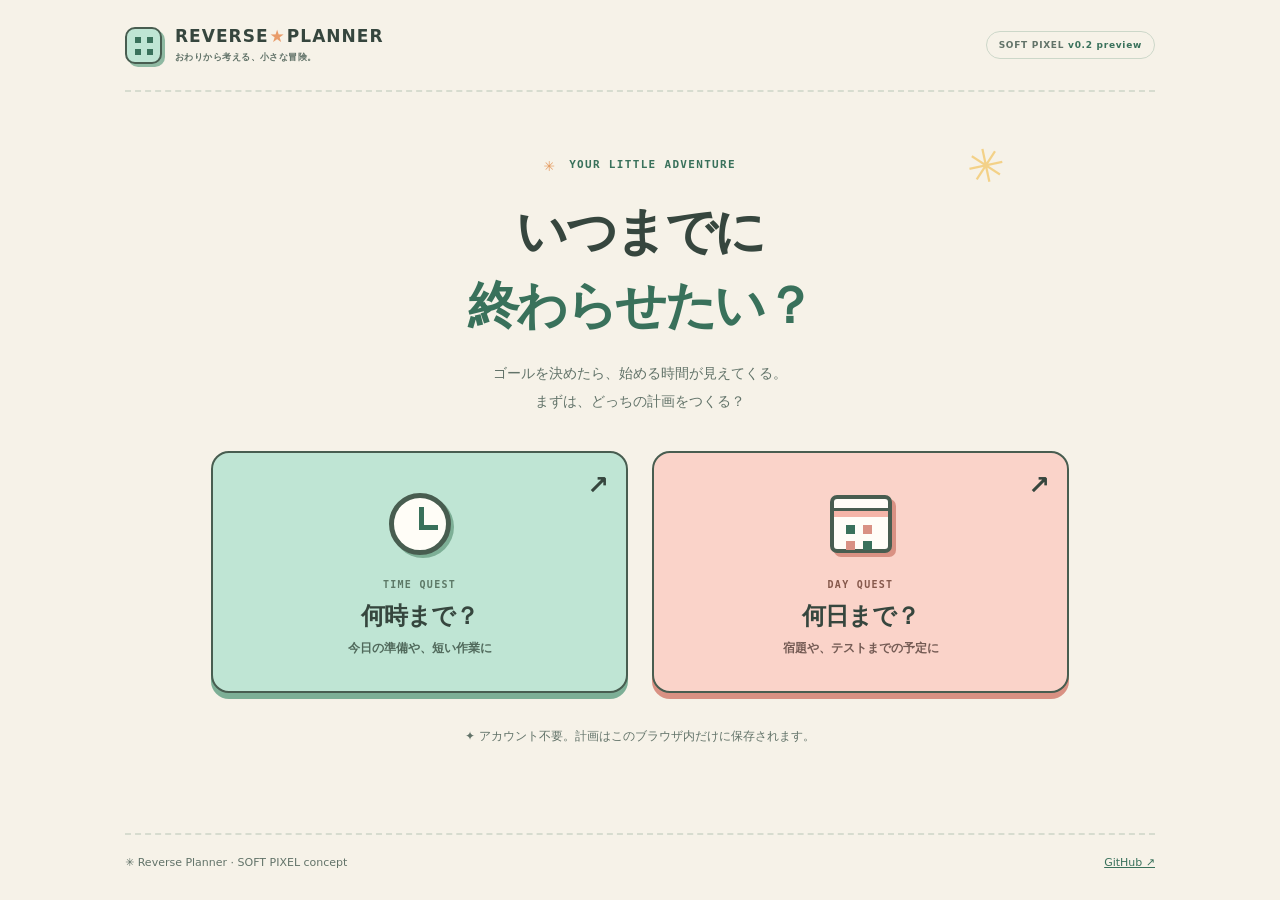
==== index.html @ e088b4e1 "Merge a69e79c35357f59dab1dd4258600faab97fb5a4b into 0e6ef171a0c601893a909d7967accfaf0c475b24" ====
<!doctype html>
<html lang="ja">
<head>
  <meta charset="utf-8">
  <meta name="viewport" content="width=device-width, initial-scale=1, viewport-fit=cover">
  <meta name="theme-color" content="#f6f2e8">
  <meta name="description" content="終わる時間から、今日のはじめ方を見つける。やさしい8bit風の逆算プランナー。">
  <title>Reverse Planner | はじめの一歩を、見つけよう</title>
  <link rel="stylesheet" href="./assets/app.css">
  <script type="module" src="./assets/app.js"></script>
</head>
<body>
  <a class="skip-link" href="#screen-title">メイン画面へ</a>
  <div class="app-shell">
    <header class="site-header">
      <a class="brand" href="#home" aria-label="Reverse Planner ホームへ">
        <span class="brand-pixel" aria-hidden="true"><i></i><i></i><i></i><i></i></span>
        <span class="brand-text">REVERSE<span>★</span>PLANNER<small>おわりから考える、小さな冒険。</small></span>
      </a>
      <span class="version-pill">SOFT PIXEL <b>v0.2 preview</b></span>
    </header>

    <main id="main" class="main">
      <div id="storage-warning" class="alert" role="alert" hidden>
        <strong>以前の保存データを読み込めませんでした。</strong>
        <p>上書きを防ぐため、編集内容は保存しません。まず元データをバックアップしてから、必要に応じて新規に作成してください。</p>
        <div class="inline-actions">
          <button type="button" class="button button-quiet" id="backup-raw">元データを保存</button>
          <button type="button" class="button button-quiet" id="reset-corrupt">確認して初期化</button>
        </div>
      </div>

      <nav class="step-bar" aria-label="進み具合" id="step-bar" hidden>
        <span id="step-label">STEP 1 / 3</span>
        <div class="step-dots" aria-hidden="true"><i></i><i></i><i></i></div>
        <button type="button" class="back-link" id="back-button">← もどる</button>
      </nav>

      <section id="screen-home" class="screen" aria-labelledby="home-title">
        <div class="home-hero">
          <span class="eyebrow"><span class="spark">✳</span> YOUR LITTLE ADVENTURE</span>
          <span class="pixel-sun" aria-hidden="true">✳</span>
          <h1 id="home-title" tabindex="-1">いつまでに<br><span>終わらせたい？</span></h1>
          <p class="intro">ゴールを決めたら、始める時間が見えてくる。<br>まずは、どっちの計画をつくる？</p>
        </div>
        <div class="choice-grid" role="group" aria-label="計画の種類">
          <button type="button" class="choice-card mint pixel-press" data-choose-scale="clock">
            <span class="choice-art" aria-hidden="true"><span class="pixel-clock"><i></i></span></span>
            <span class="choice-copy"><small>TIME QUEST</small><strong>何時まで？</strong><span>今日の準備や、短い作業に</span></span>
            <span class="choice-arrow" aria-hidden="true">↗</span>
          </button>
          <button type="button" class="choice-card peach pixel-press" data-choose-scale="days">
            <span class="choice-art" aria-hidden="true"><span class="pixel-calendar"><i></i></span></span>
            <span class="choice-copy"><small>DAY QUEST</small><strong>何日まで？</strong><span>宿題や、テストまでの予定に</span></span>
            <span class="choice-arrow" aria-hidden="true">↗</span>
          </button>
        </div>
        <div id="resume-card" class="resume-card" hidden>
          <div><span class="mini-label">CONTINUE</span><strong>前の計画のつづき</strong><small id="resume-description">保存した予定から再開できます。</small></div>
          <button type="button" class="button button-secondary" id="resume-button">つづきから →</button>
        </div>
        <div id="saved-plans" class="saved-plans" hidden aria-label="保存した計画の一覧"></div>
        <p class="privacy-note">✦ アカウント不要。計画はこのブラウザ内だけに保存されます。</p>
      </section>

      <section id="screen-setup" class="screen" aria-labelledby="setup-title" hidden>
        <div class="screen-header">
          <span class="eyebrow">01 / BUILD YOUR QUEST</span>
          <h1 id="setup-title" tabindex="-1">やることを<br><span>ならべてみよう。</span></h1>
          <p>時間の見積もりは、おおよそで大丈夫。あとから直せます。</p>
        </div>
        <div class="panel setup-panel">
          <div class="section-top"><span class="section-marker">1</span><h2 id="goal-heading">ゴールを決めよう</h2></div>
          <div id="clock-fields">
            <label for="clock-deadline" class="field-label">いつまでに終わらせる？</label>
            <input id="clock-deadline" type="datetime-local" class="field-control">
          </div>
          <div id="days-fields" hidden>
            <label for="days-deadline" class="field-label">何日までに終わらせる？</label>
            <input id="days-deadline" type="date" class="field-control">
          </div>
        </div>
        <div class="panel setup-panel">
          <div class="section-top"><span class="section-marker">2</span><h2>やることを登録</h2><span class="counter" id="task-count">0こ</span></div>
          <div class="preset-area">
            <p class="mini-label">まずはサンプルからでもOK</p>
            <div class="preset-list" id="preset-list"></div>
          </div>
          <ul class="task-list" id="task-list" aria-label="やること一覧"></ul>
          <form id="add-task-form" class="add-task">
            <div class="add-fields">
              <label class="field-label" for="new-task-name">やること</label>
              <input id="new-task-name" type="text" class="field-control" placeholder="例：数学のワーク" maxlength="80" required>
            </div>
            <div class="add-fields minutes-field">
              <label class="field-label" for="new-task-minutes">時間（分）</label>
              <input id="new-task-minutes" type="number" class="field-control" min="1" max="1440" inputmode="numeric" value="15" required>
            </div>
            <button type="submit" class="button button-primary pixel-press add-submit">＋ 追加</button>
          </form>
          <div class="duration-chips" role="group" aria-label="追加するタスクの所要時間">
            <span class="chip-caption">かんたん入力</span>
            <button type="button" data-minutes="5">5分</button><button type="button" data-minutes="10">10分</button><button type="button" data-minutes="15">15分</button><button type="button" data-minutes="30">30分</button><button type="button" data-minutes="60">60分</button>
          </div>
        </div>
        <details class="panel detail-panel" id="advanced-settings">
          <summary><span aria-hidden="true">⚙</span> くわしく設定 <span class="accordion-arrow" aria-hidden="true">⌄</span></summary>
          <div class="advanced-content">
            <div id="clock-settings">
              <label for="clock-buffer" class="field-label">余裕時間（分）</label>
              <input id="clock-buffer" type="number" class="field-control short" min="0" max="240" value="10">
            </div>
            <div id="days-settings" hidden>
              <div class="settings-pair">
                <div><label for="daily-limit" class="field-label">1日の作業時間（分）</label><input id="daily-limit" type="number" class="field-control" min="5" max="720" value="60"></div>
                <div><label for="reserve-days" class="field-label">予備日（日）</label><input id="reserve-days" type="number" class="field-control" min="0" max="30" value="1"></div>
              </div>
              <fieldset class="weekday-settings">
                <legend class="field-label">お休みの曜日</legend>
                <div class="weekday-list" id="off-day-list">
                  <label><input type="checkbox" value="0" data-off-day><span>日</span></label>
                  <label><input type="checkbox" value="1" data-off-day><span>月</span></label>
                  <label><input type="checkbox" value="2" data-off-day><span>火</span></label>
                  <label><input type="checkbox" value="3" data-off-day><span>水</span></label>
                  <label><input type="checkbox" value="4" data-off-day><span>木</span></label>
                  <label><input type="checkbox" value="5" data-off-day><span>金</span></label>
                  <label><input type="checkbox" value="6" data-off-day><span>土</span></label>
                </div>
              </fieldset>
            </div>
          </div>
        </details>
        <div id="setup-error" class="alert" role="alert" hidden></div>
        <div class="page-cta"><button type="button" id="make-plan" class="button button-primary pixel-press button-large">▶ 予定をつくる</button></div>
      </section>

      <section id="screen-plan" class="screen" aria-labelledby="plan-title" hidden>
        <div class="screen-header">
          <span class="eyebrow">02 / YOUR PLAN</span>
          <h1 id="plan-title" tabindex="-1">こんな予定で<br><span>どうかな？</span></h1>
          <p>無理があるときは、何度でも調整できます。</p>
        </div>
        <div class="plan-result panel">
          <p class="mini-label" id="result-label">ここから始めよう</p>
          <div id="result-main" class="result-main">--:--</div>
          <p id="result-sub" class="result-sub"></p>
          <div id="metrics" class="metrics"></div>
        </div>
        <div class="alert alert-honey" id="notice" role="status" hidden></div>
        <div class="section-top timeline-heading"><span class="section-marker">✓</span><h2 id="timeline-title">予定のながれ</h2><small id="timeline-hint"></small></div>
        <div id="timeline" class="timeline"></div>
        <p id="study-disclaimer" class="study-note" hidden>※まなびモードの試作は時間配分のみです。理解度の判定や復習の自動配置はまだありません。</p>
        <div class="page-cta plan-actions">
          <button type="button" id="start-plan" class="button button-primary pixel-press button-large">▶ この計画ではじめる</button>
          <button type="button" id="edit-plan" class="button button-secondary">↶ やることを直す</button>
          <button type="button" id="export-button" class="button button-link">↓ JSONで保存</button>
        </div>
      </section>

      <section id="screen-run" class="screen" aria-labelledby="run-title" hidden>
        <div class="screen-header">
          <span class="eyebrow">03 / TIME TO PLAY</span>
          <h1 id="run-title" tabindex="-1">いまは、<br><span>これに集中。</span></h1>
        </div>
        <div class="focus-card panel">
          <span class="mini-label">NOW PLAYING ✳</span>
          <h2 id="focus-task">次の作業</h2>
          <p id="focus-sub">準備ができたらはじめよう</p>
          <div id="timer-area" class="timer-area" hidden></div>
          <div id="focus-controls" class="focus-controls"></div>
        </div>
        <div class="panel run-next">
          <div class="section-top"><span class="section-marker">→</span><h2>このあとの予定</h2></div>
          <div id="run-list" class="run-list"></div>
        </div>
        <div class="page-cta">
          <button type="button" id="back-plan" class="button button-secondary">← 予定の全体を見る</button>
        </div>
      </section>
    </main>

    <footer class="site-footer">
      <span>✳ Reverse Planner · SOFT PIXEL concept</span>
      <div><span id="save-status" role="status" aria-live="polite"></span><a href="https://github.com/yama-books/reverse-planner" target="_blank" rel="noopener noreferrer">GitHub ↗</a></div>
    </footer>
  </div>
</body>
</html>
---- assets/app.css ----
@charset "UTF-8";
/* Reverse Planner SOFT PIXEL v0.2. Original graphics and no third-party assets. */
:root {
  color-scheme:light;
  --paper:#F6F2E8;--surface:#FFFDF7;--ink:#36463E;--muted:#627369;
  --mint:#BFE5D4;--peach:#F5B5A8;--honey:#F6D68A;--action:#39715B;
  --action-shadow:#234C3E;--outline:#485D50;--line:#E2E4D9;--focus:#2149A1;
  --fast:180ms;--medium:250ms;--press-in:75ms;--press-out:130ms;
  --ease-exit:cubic-bezier(.22,1,.36,1);--ease-press:cubic-bezier(.2,0,.2,1);
  font-family:"Hiragino Maru Gothic ProN","Yu Gothic","Hiragino Kaku Gothic ProN","Noto Sans CJK JP","Noto Sans JP",system-ui,sans-serif;
}
* {box-sizing:border-box;}
html {scroll-behavior:smooth;}
body {margin:0;background:var(--paper);color:var(--ink);line-height:1.6;}
body::before {content:"";position:fixed;inset:0;z-index:-1;pointer-events:none;
  background-image:radial-gradient(#AEBFAE4D 0.7px,transparent 0.7px);
  background-size:22px 22px;opacity:.43;}
button,input,summary {font:inherit;}
button {cursor:pointer;color:inherit;}
button:disabled {cursor:not-allowed;opacity:.48;}
button:focus-visible,input:focus-visible,summary:focus-visible,a:focus-visible {
  outline:3px solid var(--focus);outline-offset:3px;
}
[hidden] {display:none !important;}
.skip-link {position:absolute;left:14px;top:-100px;z-index:100;background:white;padding:12px;}
.skip-link:focus {top:12px;}
.app-shell {width:min(100% - 32px,1030px);margin:auto;min-height:100vh;display:flex;flex-direction:column;}
.site-header {display:flex;justify-content:space-between;align-items:center;gap:10px;
  min-height:92px;border-bottom:2px dashed #D7DCCF;}
.brand {text-decoration:none;color:var(--ink);display:flex;align-items:center;gap:13px;}
.brand-pixel {position:relative;width:37px;height:37px;border:2px solid var(--outline);
  border-radius:10px;background:var(--mint);box-shadow:3px 3px 0 #8FB9A2;flex-shrink:0;}
.brand-pixel i {position:absolute;width:6px;height:6px;background:var(--action);}
.brand-pixel i:nth-child(1){top:8px;left:8px;}
.brand-pixel i:nth-child(2){top:8px;left:20px;}
.brand-pixel i:nth-child(3){top:20px;left:8px;}
.brand-pixel i:nth-child(4){top:20px;left:20px;}
.brand-text {font-size:17px;letter-spacing:.06em;font-weight:900;line-height:1.1;}
.brand-text span {color:#E99C6A;margin:0 1px;}
.brand-text small {display:block;font-size:9px;font-weight:600;letter-spacing:.05em;color:var(--muted);padding-top:7px;}
.version-pill {border:1.5px solid #CCD7C9;border-radius:30px;padding:6px 12px;
  font-size:9px;letter-spacing:.08em;color:var(--muted);white-space:nowrap;font-weight:800;}
.version-pill b {color:var(--action);font-weight:800;}
.main {flex:1;padding:28px 0 32px;}
.screen {max-width:760px;margin:0 auto;animation:screen-in var(--medium) var(--ease-exit) both;}
#screen-home {max-width:870px;}
@keyframes screen-in {from {opacity:.55;transform:translateX(19px);}to{opacity:1;transform:translateX(0);}}
.step-bar {max-width:760px;margin:0 auto 24px;display:flex;align-items:center;gap:14px;}
#step-label {font-family:ui-monospace,SFMono-Regular,Menlo,monospace;letter-spacing:.13em;
  color:var(--action);font-size:11px;font-weight:900;white-space:nowrap;}
.step-dots {display:flex;gap:6px;flex:1;}
.step-dots i {height:6px;width:30px;border-radius:4px;background:#DEDCD1;border:1px solid #C8CBBF;}
.step-dots i.active {background:var(--action);border-color:var(--action);}
.back-link {border:0;background:none;color:var(--action);text-decoration:underline;
  text-underline-offset:4px;min-height:44px;padding:4px 8px;font-weight:800;font-size:13px;}
.eyebrow,.mini-label {font-family:ui-monospace,SFMono-Regular,Menlo,monospace;
  letter-spacing:.12em;font-size:11px;font-weight:800;color:var(--action);}
.eyebrow {display:inline-block;margin:0 0 16px;}
.spark {color:#E49C61;font-size:18px;vertical-align:middle;padding-right:5px;}
.home-hero {position:relative;text-align:center;padding:30px 20px 36px;}
.home-hero h1,.screen-header h1 {font-size:clamp(34px,5.6vw,51px);font-weight:900;letter-spacing:-.05em;
  line-height:1.45;margin:0;}
.home-hero h1 span,.screen-header h1 span {color:var(--action);}
.home-hero .intro {font-size:14px;line-height:2;color:var(--muted);margin:16px auto 0;}
.pixel-sun {position:absolute;right:8%;top:10px;font-size:46px;color:#F3CC77;transform:rotate(-12deg);opacity:.85;}
.choice-grid {display:grid;grid-template-columns:1fr 1fr;gap:24px;padding:0 6px;}
.choice-card {position:relative;min-height:242px;display:flex;align-items:center;justify-content:center;
  flex-direction:column;text-align:center;gap:15px;border:2px solid var(--outline);border-radius:18px;
  padding:23px 18px;background:var(--mint);box-shadow:0 6px 0 #7DAF96;transition:transform var(--press-out) var(--ease-press),box-shadow var(--press-out) var(--ease-press),filter 140ms;}
.choice-card.peach {background:#FAD3C9;box-shadow:0 6px 0 #D99183;}
.choice-card:hover:not(:active) {filter:brightness(1.025);}
.choice-card:active {transform:translateY(5px);box-shadow:0 1px 0 #7DAF96;}
.choice-card.peach:active {box-shadow:0 1px 0 #D99183;}
.choice-art {height:76px;display:grid;place-items:center;}
.pixel-clock {width:62px;height:62px;border-radius:50%;background:#FFFDF7;border:5px solid var(--outline);
  position:relative;box-shadow:3px 3px 0 #7DAF96;}
.pixel-clock::before {content:"";position:absolute;width:5px;height:21px;background:var(--action);left:25px;top:9px;}
.pixel-clock::after {content:"";position:absolute;width:19px;height:5px;background:var(--action);left:25px;top:27px;}
.pixel-calendar {position:relative;width:62px;height:58px;background:var(--surface);border:4px solid var(--outline);
  border-radius:7px;box-shadow:4px 4px 0 #D99183;}
.pixel-calendar::before {content:"";position:absolute;top:9px;left:0;right:0;height:6px;background:var(--peach);border-top:3px solid var(--outline);}
.pixel-calendar::after {content:"";position:absolute;top:26px;left:12px;width:9px;height:9px;background:var(--action);box-shadow:17px 0 0 #D99183,0 16px 0 #D99183,17px 16px 0 var(--action);}
.choice-copy {display:grid;gap:4px;}
.choice-copy small {font-family:ui-monospace,monospace;font-weight:800;letter-spacing:.13em;font-size:10px;color:#5D7967;}
.choice-card.peach .choice-copy small {color:#86594C;}
.choice-copy strong {font-size:24px;font-weight:900;letter-spacing:-.04em;}
.choice-copy span {font-size:12px;font-weight:650;color:#50695B;}
.choice-card.peach .choice-copy span {color:#745B54;}
.choice-arrow {position:absolute;right:17px;top:12px;font-size:26px;font-weight:800;}
.resume-card {margin:40px auto 0;display:flex;align-items:center;justify-content:space-between;
  gap:18px;padding:22px;border:2px dashed #C9D7C6;border-radius:16px;background:#FFFDF7;}
.resume-card > div {display:grid;gap:3px;}
.resume-card strong {font-size:17px;}
.resume-card small {font-size:12px;color:var(--muted);}
.saved-plans {margin:22px auto 0;max-width:800px;padding:16px;border-radius:14px;border:1.5px solid #CBD8CC;background:#FFFDFA;}
.saved-plans .mini-label {margin:0 0 12px;display:block;}
.saved-plan-buttons {display:grid;grid-template-columns:repeat(2,minmax(0,1fr));gap:9px;}
.saved-plan-buttons button {display:flex;align-items:center;justify-content:space-between;gap:8px;text-align:left;padding:11px 12px;min-height:48px;border:1.5px solid #B6CBBA;background:#F3F8F1;border-radius:9px;}
.saved-plan-buttons button:active {background:var(--mint);transform:translateY(2px);}
.saved-plan-buttons strong {font-size:12px;}
.saved-plan-buttons small {font-size:11px;color:var(--action);}
@media(max-width:430px){.saved-plan-buttons{grid-template-columns:1fr;}}
.privacy-note {text-align:center;color:var(--muted);font-size:12px;margin:34px 0 0;}
.screen-header {text-align:left;margin:13px 0 27px;}
.screen-header h1 {font-size:clamp(31px,5vw,43px);}
.screen-header p {font-size:14px;color:var(--muted);margin:12px 0 0;line-height:1.9;}
.panel {background:var(--surface);border:2px solid var(--outline);border-radius:16px;
  box-shadow:4px 5px 0 #D5DAD0;margin-bottom:20px;padding:24px;}
.section-top {display:flex;gap:12px;align-items:center;margin-bottom:19px;}
.section-top h2 {font-size:18px;letter-spacing:-.025em;line-height:1.45;margin:0;font-weight:850;}
.section-marker {width:30px;height:30px;flex:0 0 30px;display:grid;place-items:center;
  background:var(--mint);border:2px solid var(--outline);border-radius:8px;font-family:monospace;font-size:14px;font-weight:900;}
.field-label {display:block;font-size:13px;font-weight:750;margin:0 0 9px;}
.field-control {display:block;width:100%;min-width:0;height:51px;border:2px solid #CAD5C9;
  background:#FFFEFA;color:var(--ink);border-radius:10px;font-size:16px;padding:10px 12px;}
.field-control:focus {border-color:var(--action);background:#FFFFFF;}
.field-control.short {max-width:220px;}
.preset-area {margin:0 0 16px;}
.preset-area .mini-label {font-family:inherit;letter-spacing:0;color:var(--muted);margin:0 0 11px;}
.preset-list {display:flex;gap:8px;flex-wrap:wrap;}
.preset-list button {min-height:41px;border:1.5px solid #ADC4B6;border-radius:10px;
  background:#EEF8F0;padding:8px 11px;font-size:12px;font-weight:750;}
.preset-list button:active {transform:translateY(2px);}
.counter {margin-left:auto;border-radius:20px;background:#EDF1E8;color:var(--action);font-size:12px;padding:4px 10px;font-weight:800;}
.task-list {list-style:none;padding:0;margin:5px 0 13px;display:grid;gap:9px;}
.task-row {display:flex;gap:10px;align-items:center;border:1.5px solid #CCD7CB;border-radius:12px;background:#FAFBF5;
  padding:10px 10px;min-width:0;}
.task-row.is-new {animation:task-in var(--fast) var(--ease-exit) both;}
@keyframes task-in {from{transform:translateX(16px);opacity:.68;}to{transform:translateX(0);opacity:1;}}
.task-row .checkbox {width:24px;flex:0 0 24px;}
.task-row .checkbox input {width:20px;height:20px;accent-color:var(--action);}
.task-row.is-done {background:#F8EDE9;}
.task-row.is-done .task-name input {text-decoration:line-through;color:#7C827D;}
.task-name {flex:1 1 120px;min-width:0;}
.task-name input {background:transparent;border:1.5px solid transparent;border-radius:6px;min-width:0;
  padding:8px 3px;width:100%;color:var(--ink);font-size:14px;}
.task-name input:focus {border-color:var(--action);background:white;}
.task-minutes {display:flex;align-items:center;gap:1px;font-size:11px;color:var(--muted);flex:0 0 70px;}
.task-minutes input {width:50px;min-width:0;padding:7px 2px;text-align:right;border:1.5px solid transparent;
  background:transparent;border-radius:6px;font-size:13px;color:var(--ink);}
.task-minutes input:focus {border-color:var(--action);background:white;}
.row-buttons {display:flex;gap:3px;}
.row-buttons button {height:36px;min-width:30px;border:1px solid #CAD6C9;border-radius:7px;
  background:white;font-size:14px;font-weight:800;}
.row-buttons button:active {background:var(--mint);transform:translateY(2px);}
.add-task {display:flex;gap:10px;align-items:end;margin-top:14px;}
.add-fields {min-width:0;flex:1 1 auto;}
.minutes-field {flex:0 0 112px;}
.add-submit {height:51px;flex:0 0 110px;}
.duration-chips {display:flex;align-items:center;flex-wrap:wrap;gap:7px;margin-top:14px;}
.chip-caption {color:var(--muted);font-size:11px;margin-right:2px;}
.duration-chips button {border:1.5px solid #C5D5C9;background:#F0F7EF;border-radius:8px;
  font-size:11px;padding:7px 11px;min-height:34px;}
.duration-chips button:active,.duration-chips button[aria-pressed="true"] {background:var(--mint);border-color:var(--action);}
.detail-panel {padding:0;overflow:hidden;}
.detail-panel summary {display:flex;align-items:center;gap:12px;padding:19px 23px;font-size:14px;font-weight:800;cursor:pointer;}
.detail-panel summary::marker {content:"";}
.detail-panel summary::-webkit-details-marker {display:none;}
.accordion-arrow {margin-left:auto;transition:transform var(--fast);}
.detail-panel[open] .accordion-arrow {transform:rotate(180deg);}
.advanced-content {border-top:1.5px solid var(--line);padding:20px 23px 23px;}
.settings-pair {display:grid;grid-template-columns:1fr 1fr;gap:12px;}
.weekday-settings {border:0;padding:0;margin:20px 0 0;}
.weekday-list {display:flex;gap:7px;}
.weekday-list label {position:relative;flex:1;cursor:pointer;}
.weekday-list input {position:absolute;inset:0;width:100%;height:100%;opacity:0;cursor:pointer;}
.weekday-list span {display:grid;place-items:center;background:#FFFDF7;border:2px solid #C6D6C8;border-radius:8px;min-height:43px;}
.weekday-list input:checked+span {background:var(--mint);border-color:var(--action);font-weight:900;}
.weekday-list input:focus-visible+span {outline:3px solid var(--focus);outline-offset:2px;}
.button {display:inline-flex;align-items:center;justify-content:center;gap:6px;min-height:46px;border-radius:11px;
  border:2px solid var(--outline);padding:11px 16px;text-decoration:none;font-size:13px;font-weight:850;
  transition:transform var(--press-out) var(--ease-press),box-shadow var(--press-out) var(--ease-press),background 150ms;}
.button-primary {background:var(--action);color:#fff;border-color:var(--action-shadow);box-shadow:0 4px 0 var(--action-shadow);}
.button-secondary {background:#F7E6B9;color:var(--ink);box-shadow:0 3px 0 #D1B77E;}
.button-quiet {background:#fff;color:var(--ink);}
.button-link {background:transparent;box-shadow:none;border-color:transparent;color:var(--action);text-decoration:underline;}
.pixel-press:active,.button-primary:active,.button-secondary:active {transform:translateY(3px);box-shadow:0 1px 0 var(--action-shadow);}
.button-secondary:active {box-shadow:0 1px 0 #D1B77E;}
.button-large {width:100%;min-height:58px;font-size:17px;}
.page-cta {display:flex;align-items:center;justify-content:center;flex-direction:column;gap:12px;margin:26px 0 0;}
.page-cta > .button-primary {width:100%;}
.plan-actions {margin-top:24px;}
.alert {border:2px solid #B97855;background:#FFF0E4;color:#683F32;border-radius:12px;padding:16px 18px;
  font-size:13px;line-height:1.8;margin:15px 0;}
.alert p {margin:4px 0 10px;}
.alert-honey {border-color:#CE9F5C;background:#FFF2D4;color:#604A2F;}
.inline-actions {display:flex;flex-wrap:wrap;gap:10px;}
.plan-result {background:#DDEFE1;border-color:#638972;text-align:center;padding:31px 18px 26px;}
.result-main {font-family:ui-monospace,Menlo,monospace;font-size:clamp(41px,7vw,65px);font-weight:900;
  letter-spacing:-.04em;color:#255B44;line-height:1.45;font-variant-numeric:tabular-nums;overflow-wrap:anywhere;}
.result-sub {font-size:13px;margin:0;color:#426852;}
.metrics {display:flex;justify-content:center;flex-wrap:wrap;gap:8px;margin:19px 0 0;}
.metric {background:#FFFDF7;border:1.5px solid #B2C8B6;color:#426652;border-radius:20px;padding:5px 12px;font-size:12px;}
.timeline-heading {margin:34px 0 14px;}
.timeline-heading small {margin-left:auto;color:var(--muted);font-size:11px;}
.timeline {display:grid;gap:10px;}
.timeline-item {display:grid;grid-template-columns:100px minmax(0,1fr);gap:10px;align-items:stretch;}
.timeline-time {padding:10px 6px 8px 2px;font-size:12px;font-weight:800;font-variant-numeric:tabular-nums;
  color:#68786C;white-space:pre-line;border-right:2px dashed #C3D1C4;}
.timeline-time.is-clock {display:flex;flex-direction:column;align-items:flex-start;justify-content:center;gap:2px;white-space:normal;}
.timeline-time.is-clock .timeline-day {font-size:10px;font-weight:650;color:var(--muted);}
.timeline-time.is-clock strong {font-size:14px;color:var(--action);font-variant-numeric:tabular-nums;line-height:1.3;}
.timeline-time.is-clock span {font-size:11px;white-space:normal;overflow-wrap:anywhere;}
.timeline-card {background:var(--surface);border:2px solid #C7D5C8;border-radius:11px;padding:13px 16px;min-width:0;
  display:flex;align-items:center;justify-content:space-between;gap:9px;}
.timeline-card.is-rest {background:#F4F1E8;border-style:dashed;}
.timeline-card.is-buffer {background:#FFF0D1;}
.timeline-card strong {display:block;font-size:14px;overflow-wrap:anywhere;}
.timeline-card small {display:block;color:var(--muted);font-size:11px;margin-top:4px;}
.timeline-card .tag {flex-shrink:0;font-size:11px;color:var(--action);}
.study-note {font-size:12px;color:var(--muted);padding-top:12px;}
.focus-card {text-align:center;background:#E1F0E6;border-color:#628674;padding:32px 25px;}
.focus-card h2 {font-size:clamp(24px,5vw,37px);margin:10px 0;letter-spacing:-.04em;}
.focus-card p {font-size:14px;color:var(--muted);}
.focus-controls {display:grid;gap:10px;margin:18px auto 0;max-width:400px;}
.timer-area {margin:22px 0 0;background:#FFFDF7;border:2px solid #A9C7B2;border-radius:14px;padding:16px 10px;}
.timer-clock {display:block;font-family:ui-monospace,monospace;font-weight:900;font-size:clamp(38px,8vw,63px);color:var(--action);font-variant-numeric:tabular-nums;}
.timer-buttons {display:flex;justify-content:center;gap:10px;flex-wrap:wrap;margin-top:10px;}
.run-next {padding:22px;}
.run-list {display:grid;gap:9px;}
.run-row {display:flex;justify-content:space-between;align-items:center;gap:12px;
  border-bottom:1px dashed #CDDBCE;padding:10px 0;font-size:14px;}
.run-row:last-child {border-bottom:0;}
.run-row small {white-space:nowrap;color:var(--muted);}
.empty-state {border:2px dashed #BECDBC;padding:22px 15px;background:#F8FAF3;
  color:var(--muted);border-radius:12px;text-align:center;font-size:13px;}
.completed-burst {animation:complete-pop 220ms var(--ease-exit) both;}
@keyframes complete-pop {0%{transform:scale(1);}55%{transform:scale(1.06);}100%{transform:scale(1);}}
.site-footer {display:flex;justify-content:space-between;flex-wrap:wrap;gap:10px;padding:19px 0 28px;
  border-top:2px dashed #D7DCCF;font-size:11px;color:var(--muted);}
.site-footer div {display:flex;gap:16px;flex-wrap:wrap;}
.site-footer a {color:var(--action);}
@media(max-width:650px) {
  .app-shell {width:min(100% - 28px,1030px);}
  .site-header {min-height:76px;}
  .brand-text {font-size:12px;letter-spacing:0;}
  .brand-text small {font-size:8px;}
  .brand-pixel {width:31px;height:31px;}
  .brand-pixel i:nth-child(1){top:5px;left:5px;}
  .brand-pixel i:nth-child(2){top:5px;left:17px;}
  .brand-pixel i:nth-child(3){top:17px;left:5px;}
  .brand-pixel i:nth-child(4){top:17px;left:17px;}
  .version-pill {font-size:8px;padding:5px 7px;}
  .home-hero {padding:23px 4px 24px;}
  .home-hero h1 {font-size:clamp(31px,8vw,42px);}
  .home-hero .intro {font-size:12px;}
  .pixel-sun {right:1%;top:3px;font-size:31px;}
  .choice-grid {grid-template-columns:1fr;gap:17px;padding:0 2px;}
  .choice-card {min-height:135px;flex-direction:row;justify-content:flex-start;text-align:left;gap:17px;padding:18px 17px;}
  .choice-art {height:67px;min-width:72px;}
  .choice-copy strong {font-size:21px;}
  .choice-copy span {font-size:11px;}
  .choice-arrow {top:9px;right:10px;font-size:21px;}
  .resume-card {margin-top:29px;flex-wrap:wrap;padding:17px;}
  .resume-card .button {width:100%;}
  .privacy-note {font-size:11px;line-height:1.8;margin-top:26px;}
  .panel {padding:18px 15px;border-radius:13px;box-shadow:3px 4px 0 #D5DAD0;}
  .section-top h2 {font-size:16px;}
  .screen-header {margin:7px 0 19px;}
  .screen-header h1 {font-size:clamp(29px,8vw,37px);}
  .screen-header p {font-size:12px;}
  .task-row {gap:4px;padding:8px 6px;}
  .task-name input {font-size:12px;}
  .task-minutes {flex:0 0 58px;font-size:10px;}
  .task-minutes input {width:39px;font-size:12px;}
  .row-buttons {gap:1px;}
  .row-buttons button {min-width:27px;padding:0 3px;height:33px;}
  .add-task {display:grid;grid-template-columns:minmax(0,1fr) 104px;gap:9px;}
  .add-submit {grid-column:1/-1;}
  .minutes-field {min-width:0;}
  .timeline-item {grid-template-columns:82px minmax(0,1fr);gap:7px;}
  .timeline-time {font-size:11px;}
  .timeline-card {padding:10px;}
  .timeline-card strong {font-size:12px;}
  .plan-result {padding:27px 12px;}
  .result-main {font-size:clamp(35px,10vw,51px);}
  .privacy-note,.site-footer {font-size:10px;}
}
@media(max-width:350px) {
  .brand {min-width:0;}
  .brand-text {overflow-wrap:anywhere;}
  .brand-text small {display:none;}
  .version-pill {display:none;}
  .choice-card {gap:9px;}
  .choice-art {min-width:60px;}
  .choice-copy strong {font-size:19px;}
  .task-row .checkbox {flex-basis:21px;width:21px;}
  .row-buttons button {min-width:25px;}
  .task-minutes {flex-basis:52px;}
}
@media(prefers-reduced-motion:reduce) {
  html {scroll-behavior:auto;}
  *,*::before,*::after {animation-duration:0.01ms !important;animation-iteration-count:1 !important;transition-duration:0.01ms !important;}
}

.sr-only {position:absolute;width:1px;height:1px;padding:0;margin:-1px;overflow:hidden;clip:rect(0,0,0,0);white-space:nowrap;border:0;}
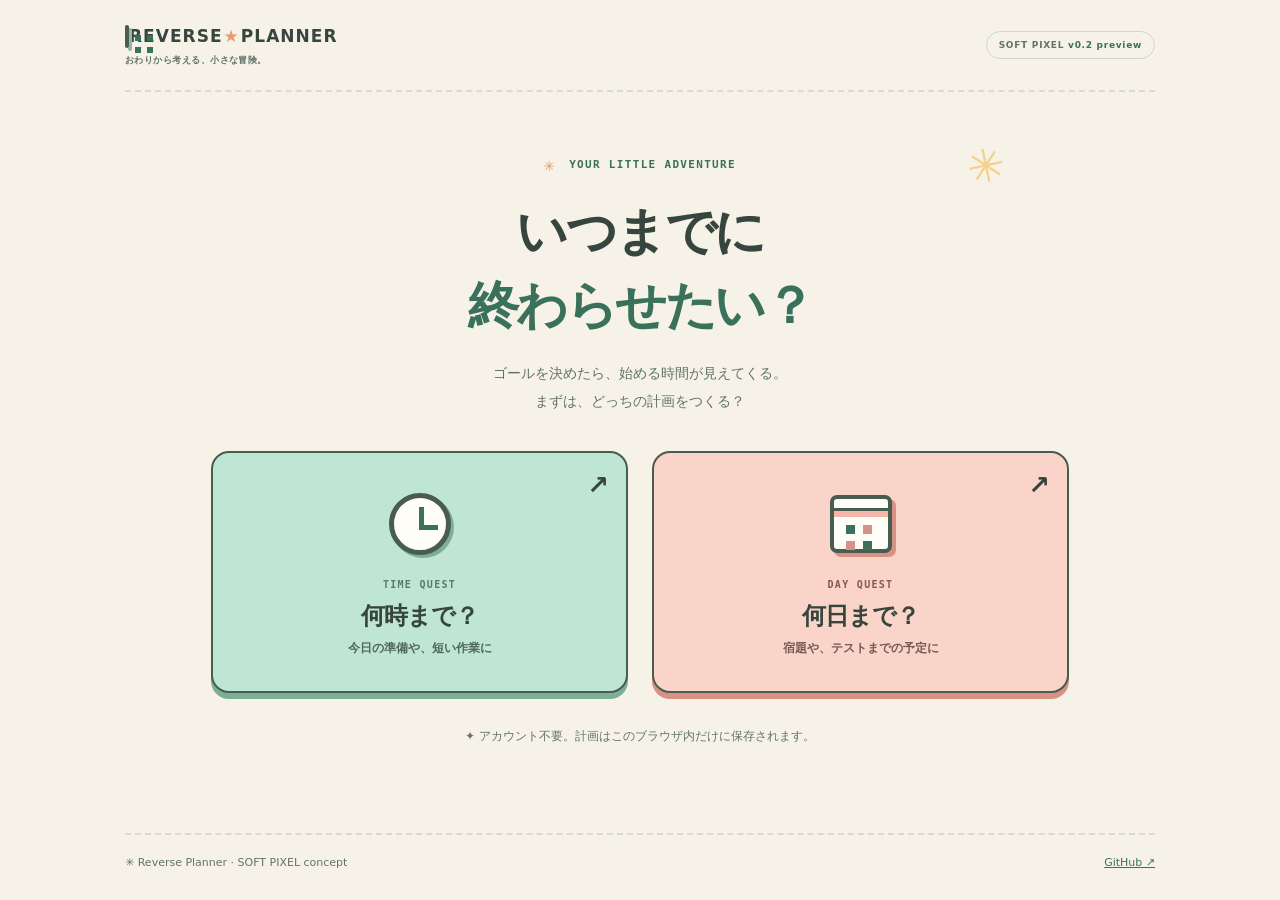
==== commit ea3aac79: "feat(brand): add inert screen slots with original wordmark fallback" ====
--- a/index.html
+++ b/index.html
@@ -8,14 +8,16 @@
   <title>Reverse Planner | はじめの一歩を、見つけよう</title>
   <link rel="stylesheet" href="./assets/app.css">
   <script type="module" src="./assets/app.js"></script>
+  <script type="module" src="./assets/brand/brand.mjs"></script>
 </head>
 <body>
   <a class="skip-link" href="#screen-title">メイン画面へ</a>
   <div class="app-shell">
     <header class="site-header">
       <a class="brand" href="#home" aria-label="Reverse Planner ホームへ">
-        <span class="brand-pixel" aria-hidden="true"><i></i><i></i><i></i><i></i></span>
-        <span class="brand-text">REVERSE<span>★</span>PLANNER<small>おわりから考える、小さな冒険。</small></span>
+        <span id="brand-header-fallback" class="brand-fallback-group"><span class="brand-pixel" aria-hidden="true"><i></i><i></i><i></i><i></i></span>
+        <span class="brand-text">REVERSE<span>★</span>PLANNER<small>おわりから考える、小さな冒険。</small></span></span>
+        <span id="brand-header-slot" class="brand-slot brand-slot-header" hidden></span>
       </a>
       <span class="version-pill">SOFT PIXEL <b>v0.2 preview</b></span>
     </header>
@@ -40,6 +42,7 @@
         <div class="home-hero">
           <span class="eyebrow"><span class="spark">✳</span> YOUR LITTLE ADVENTURE</span>
           <span class="pixel-sun" aria-hidden="true">✳</span>
+          <span id="brand-home-slot" class="brand-slot brand-slot-home" hidden></span>
           <h1 id="home-title" tabindex="-1">いつまでに<br><span>終わらせたい？</span></h1>
           <p class="intro">ゴールを決めたら、始める時間が見えてくる。<br>まずは、どっちの計画をつくる？</p>
         </div>
@@ -66,6 +69,7 @@
       <section id="screen-setup" class="screen" aria-labelledby="setup-title" hidden>
         <div class="screen-header">
           <span class="eyebrow">01 / BUILD YOUR QUEST</span>
+          <span id="brand-setup-slot" class="brand-slot brand-slot-section" aria-hidden="true" hidden></span>
           <h1 id="setup-title" tabindex="-1">やることを<br><span>ならべてみよう。</span></h1>
           <p>時間の見積もりは、おおよそで大丈夫。あとから直せます。</p>
         </div>
@@ -137,6 +141,7 @@
       <section id="screen-plan" class="screen" aria-labelledby="plan-title" hidden>
         <div class="screen-header">
           <span class="eyebrow">02 / YOUR PLAN</span>
+          <span id="brand-plan-slot" class="brand-slot brand-slot-section" aria-hidden="true" hidden></span>
           <h1 id="plan-title" tabindex="-1">こんな予定で<br><span>どうかな？</span></h1>
           <p>無理があるときは、何度でも調整できます。</p>
         </div>
@@ -160,12 +165,14 @@
       <section id="screen-run" class="screen" aria-labelledby="run-title" hidden>
         <div class="screen-header">
           <span class="eyebrow">03 / TIME TO PLAY</span>
+          <span id="brand-run-slot" class="brand-slot brand-slot-section" aria-hidden="true" hidden></span>
           <h1 id="run-title" tabindex="-1">いまは、<br><span>これに集中。</span></h1>
         </div>
         <div class="focus-card panel">
           <span class="mini-label">NOW PLAYING ✳</span>
           <h2 id="focus-task">次の作業</h2>
           <p id="focus-sub">準備ができたらはじめよう</p>
+          <span id="brand-done-slot" class="brand-slot brand-slot-done" aria-hidden="true" hidden></span>
           <div id="timer-area" class="timer-area" hidden></div>
           <div id="focus-controls" class="focus-controls"></div>
         </div>
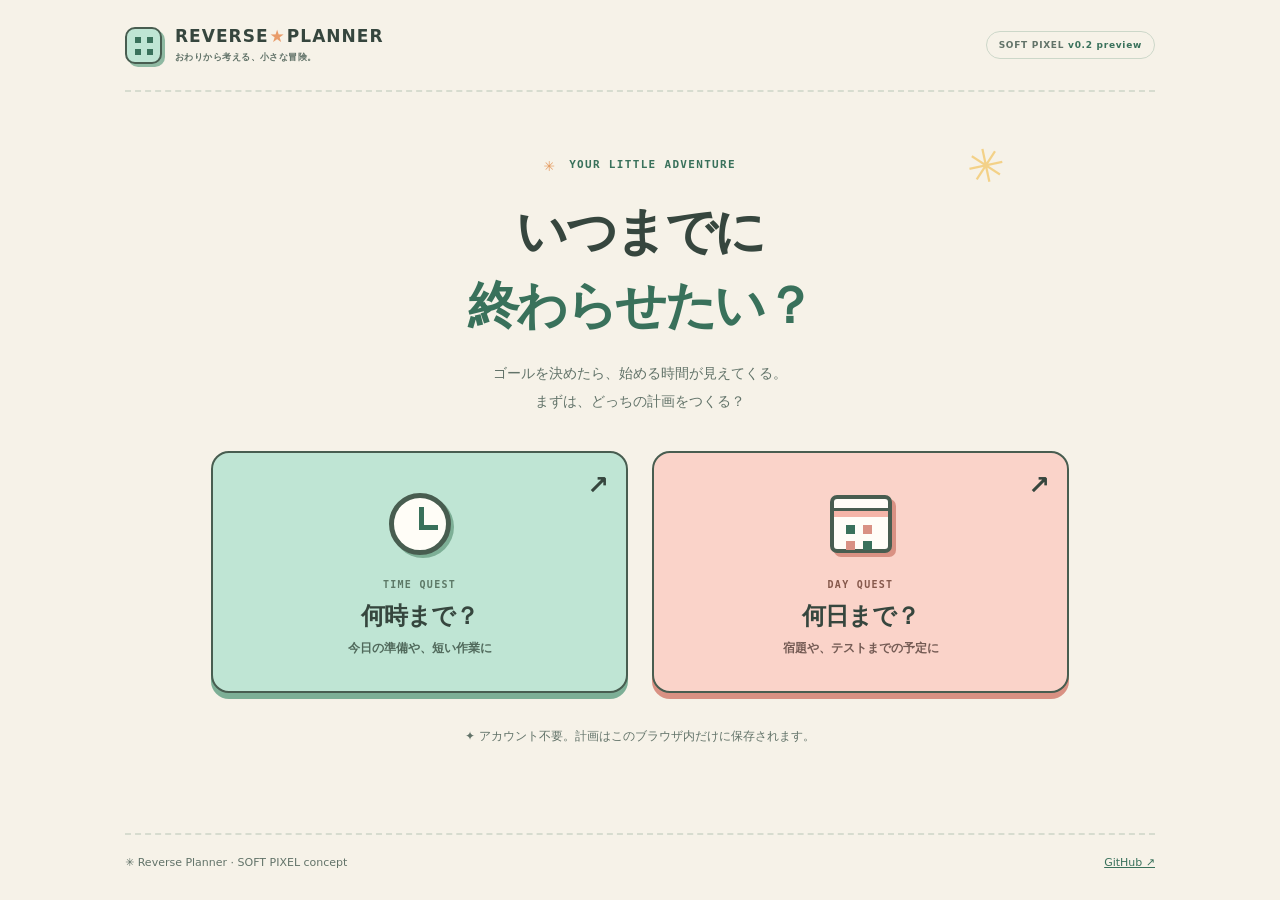
==== commit 11084e32: "feat(app004): prepare five decorative cat slots without changing planning UI behavior" ====
--- a/index.html
+++ b/index.html
@@ -9,6 +9,7 @@
   <link rel="stylesheet" href="./assets/app.css">
   <script type="module" src="./assets/app.js"></script>
   <script type="module" src="./assets/brand/brand.mjs"></script>
+  <script type="module" src="./assets/icons/cats/cat-mount.mjs"></script>
 </head>
 <body>
   <a class="skip-link" href="#screen-title">メイン画面へ</a>
@@ -43,6 +44,7 @@
           <span class="eyebrow"><span class="spark">✳</span> YOUR LITTLE ADVENTURE</span>
           <span class="pixel-sun" aria-hidden="true">✳</span>
           <span id="brand-home-slot" class="brand-slot brand-slot-home" hidden></span>
+          <figure class="decorative-cat decorative-cat-home" data-cat-slot="home" aria-hidden="true" hidden><img src="./assets/icons/cats/RP-CATWORK-S09-I01.png" alt="" width="256" height="256" loading="eager" decoding="async"></figure>
           <h1 id="home-title" tabindex="-1">いつまでに<br><span>終わらせたい？</span></h1>
           <p class="intro">ゴールを決めたら、始める時間が見えてくる。<br>まずは、どっちの計画をつくる？</p>
         </div>
@@ -71,6 +73,7 @@
           <span class="eyebrow">01 / BUILD YOUR QUEST</span>
           <span id="brand-setup-slot" class="brand-slot brand-slot-section" aria-hidden="true" hidden></span>
           <h1 id="setup-title" tabindex="-1">やることを<br><span>ならべてみよう。</span></h1>
+          <figure class="decorative-cat decorative-cat-section" data-cat-slot="setup" aria-hidden="true" hidden><img src="./assets/icons/cats/RP-CATWORK-S09-I03.png" alt="" width="256" height="256" loading="eager" decoding="async"></figure>
           <p>時間の見積もりは、おおよそで大丈夫。あとから直せます。</p>
         </div>
         <div class="panel setup-panel">
@@ -143,6 +146,7 @@
           <span class="eyebrow">02 / YOUR PLAN</span>
           <span id="brand-plan-slot" class="brand-slot brand-slot-section" aria-hidden="true" hidden></span>
           <h1 id="plan-title" tabindex="-1">こんな予定で<br><span>どうかな？</span></h1>
+          <figure class="decorative-cat decorative-cat-section" data-cat-slot="plan" aria-hidden="true" hidden><img src="./assets/icons/cats/RP-CATEMO-S10-I07.png" alt="" width="256" height="256" loading="eager" decoding="async"></figure>
           <p>無理があるときは、何度でも調整できます。</p>
         </div>
         <div class="plan-result panel">
@@ -167,11 +171,13 @@
           <span class="eyebrow">03 / TIME TO PLAY</span>
           <span id="brand-run-slot" class="brand-slot brand-slot-section" aria-hidden="true" hidden></span>
           <h1 id="run-title" tabindex="-1">いまは、<br><span>これに集中。</span></h1>
+          <figure class="decorative-cat decorative-cat-section" data-cat-slot="run" aria-hidden="true" hidden><img src="./assets/icons/cats/RP-CATVAR-S11-I28.png" alt="" width="256" height="256" loading="eager" decoding="async"></figure>
         </div>
         <div class="focus-card panel">
           <span class="mini-label">NOW PLAYING ✳</span>
           <h2 id="focus-task">次の作業</h2>
           <p id="focus-sub">準備ができたらはじめよう</p>
+          <figure class="decorative-cat decorative-cat-done" data-cat-slot="done" aria-hidden="true" hidden><img src="./assets/icons/cats/RP-CATEMO-S10-I01.png" alt="" width="256" height="256" loading="eager" decoding="async"></figure>
           <span id="brand-done-slot" class="brand-slot brand-slot-done" aria-hidden="true" hidden></span>
           <div id="timer-area" class="timer-area" hidden></div>
           <div id="focus-controls" class="focus-controls"></div>
--- a/assets/app.css
+++ b/assets/app.css
@@ -294,3 +294,30 @@
 }
 
 .sr-only {position:absolute;width:1px;height:1px;padding:0;margin:-1px;overflow:hidden;clip:rect(0,0,0,0);white-space:nowrap;border:0;}
+
+/* Approved-brand slots. Inert until assets/brand/brand.mjs approval gate opens. */
+.brand-fallback-group {display:flex;align-items:center;gap:13px;min-width:0;}
+.brand-slot {max-width:100%;min-width:0;}
+.brand-slot .approved-brand-image {display:block;width:100%;height:auto;max-width:100%;}
+.brand-slot-header {width:min(280px,54vw);flex-shrink:1;}
+.brand-slot-home {width:min(100%,620px);margin:0 auto 16px;}
+.brand-slot-section {width:min(190px,53vw);margin:0 0 14px;}
+.brand-slot-done {width:min(140px,48vw);margin:10px auto 16px;}
+.brand-slot img[src$=".png"] {image-rendering:pixelated;}
+.brand-celebrate {animation:brand-soft-pop 240ms var(--ease-exit) both;}
+@keyframes brand-soft-pop {
+  from {opacity:.7;transform:translateY(4px) scale(.97);}
+  to {opacity:1;transform:translateY(0) scale(1);}
+}
+@media(max-width:350px) {
+  .brand-slot-header {width:min(210px,64vw);}
+  .brand-slot-section {width:min(155px,48vw);}
+}
+
+/* At 200% text size the decorative version label competes with the logo
+   for horizontal space. Hide it on compact screens, not app controls. */
+@media(max-width:650px) {
+  .site-header .version-pill {display:none;}
+  .brand, .brand-fallback-group {min-width:0;}
+  .brand-text {overflow-wrap:anywhere;}
+}
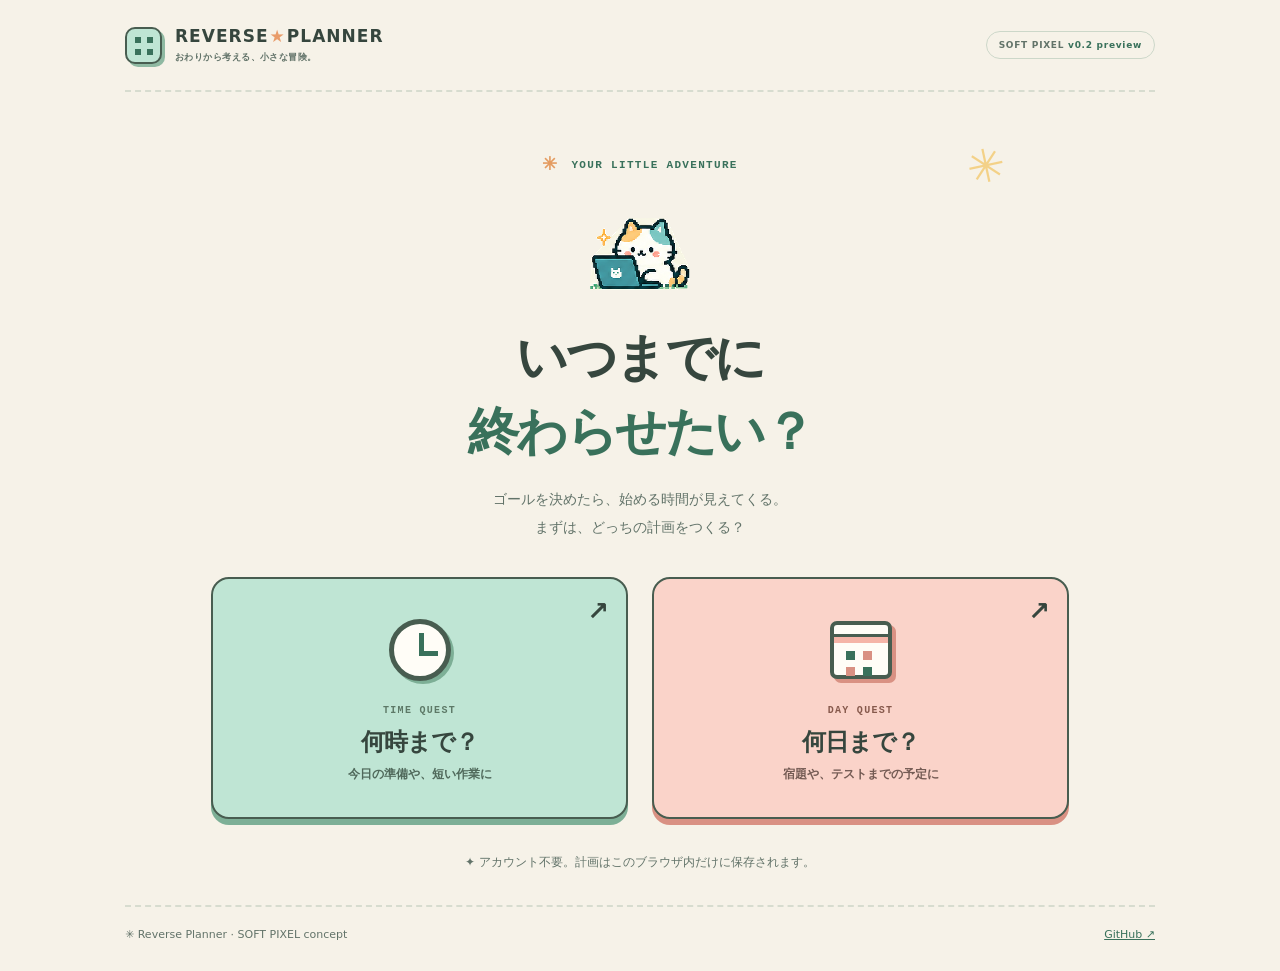
==== commit de4c1d56: "feat(app004): mount five optional source icon slots while retaining textual and CSS fallbacks" ====
--- a/index.html
+++ b/index.html
@@ -10,6 +10,7 @@
   <script type="module" src="./assets/app.js"></script>
   <script type="module" src="./assets/brand/brand.mjs"></script>
   <script type="module" src="./assets/icons/cats/cat-mount.mjs"></script>
+  <script type="module" src="./assets/icons/ui/icon-mount.mjs"></script>
 </head>
 <body>
   <a class="skip-link" href="#screen-title">メイン画面へ</a>
@@ -50,12 +51,12 @@
         </div>
         <div class="choice-grid" role="group" aria-label="計画の種類">
           <button type="button" class="choice-card mint pixel-press" data-choose-scale="clock">
-            <span class="choice-art" aria-hidden="true"><span class="pixel-clock"><i></i></span></span>
+            <span class="choice-art" aria-hidden="true"><span class="pixel-clock" data-m2-fallback><i></i></span><img data-m2-icon class="m2-icon m2-icon-choice" src="./assets/icons/ui/RP-PLAN-S02-I04.png" alt="" width="64" height="64" decoding="async" hidden></span>
             <span class="choice-copy"><small>TIME QUEST</small><strong>何時まで？</strong><span>今日の準備や、短い作業に</span></span>
             <span class="choice-arrow" aria-hidden="true">↗</span>
           </button>
           <button type="button" class="choice-card peach pixel-press" data-choose-scale="days">
-            <span class="choice-art" aria-hidden="true"><span class="pixel-calendar"><i></i></span></span>
+            <span class="choice-art" aria-hidden="true"><span class="pixel-calendar" data-m2-fallback><i></i></span><img data-m2-icon class="m2-icon m2-icon-choice" src="./assets/icons/ui/RP-PLAN-S02-I01.png" alt="" width="64" height="64" decoding="async" hidden></span>
             <span class="choice-copy"><small>DAY QUEST</small><strong>何日まで？</strong><span>宿題や、テストまでの予定に</span></span>
             <span class="choice-arrow" aria-hidden="true">↗</span>
           </button>
@@ -103,7 +104,7 @@
               <label class="field-label" for="new-task-minutes">時間（分）</label>
               <input id="new-task-minutes" type="number" class="field-control" min="1" max="1440" inputmode="numeric" value="15" required>
             </div>
-            <button type="submit" class="button button-primary pixel-press add-submit">＋ 追加</button>
+            <button type="submit" class="button button-primary pixel-press add-submit"><span data-m2-fallback aria-hidden="true">＋</span><img data-m2-icon class="m2-icon m2-icon-button" src="./assets/icons/ui/RP-TASK-S03-I01.png" alt="" width="64" height="64" decoding="async" hidden><span>追加</span></button>
           </form>
           <div class="duration-chips" role="group" aria-label="追加するタスクの所要時間">
             <span class="chip-caption">かんたん入力</span>
@@ -111,7 +112,7 @@
           </div>
         </div>
         <details class="panel detail-panel" id="advanced-settings">
-          <summary><span aria-hidden="true">⚙</span> くわしく設定 <span class="accordion-arrow" aria-hidden="true">⌄</span></summary>
+          <summary><span data-m2-fallback aria-hidden="true">⚙</span><img data-m2-icon class="m2-icon m2-icon-button" src="./assets/icons/ui/RP-UI-S01-I05.png" alt="" width="64" height="64" decoding="async" hidden> くわしく設定 <span class="accordion-arrow" aria-hidden="true">⌄</span></summary>
           <div class="advanced-content">
             <div id="clock-settings">
               <label for="clock-buffer" class="field-label">余裕時間（分）</label>
@@ -160,7 +161,7 @@
         <div id="timeline" class="timeline"></div>
         <p id="study-disclaimer" class="study-note" hidden>※まなびモードの試作は時間配分のみです。理解度の判定や復習の自動配置はまだありません。</p>
         <div class="page-cta plan-actions">
-          <button type="button" id="start-plan" class="button button-primary pixel-press button-large">▶ この計画ではじめる</button>
+          <button type="button" id="start-plan" class="button button-primary pixel-press button-large"><span data-m2-fallback aria-hidden="true">▶</span><img data-m2-icon class="m2-icon m2-icon-button" src="./assets/icons/ui/RP-TIMER-S04-I01.png" alt="" width="64" height="64" decoding="async" hidden><span id="start-plan-label">この計画ではじめる</span></button>
           <button type="button" id="edit-plan" class="button button-secondary">↶ やることを直す</button>
           <button type="button" id="export-button" class="button button-link">↓ JSONで保存</button>
         </div>
--- a/assets/app.css
+++ b/assets/app.css
@@ -321,3 +321,21 @@
   .brand, .brand-fallback-group {min-width:0;}
   .brand-text {overflow-wrap:anywhere;}
 }
+
+/* APP-004 M1 | Decorative cats use the restored HQ-v5 PNGs.
+   Hidden until the PNG loads; no controls, text or brand artwork are replaced. */
+.decorative-cat {display:block;pointer-events:none;user-select:none;max-width:100%;line-height:0;}
+.decorative-cat img {display:block;width:100%;height:auto;aspect-ratio:1 / 1;object-fit:contain;image-rendering:pixelated;}
+.decorative-cat-home {width:118px;margin:0 auto 8px;}
+.decorative-cat-section {width:96px;margin:10px 0 2px;}
+.decorative-cat-done {width:132px;margin:14px auto 10px;}
+@media(max-width:650px) {
+  .decorative-cat-home {width:100px;margin-bottom:6px;}
+  .decorative-cat-section {width:82px;margin:8px 0 0;}
+  .decorative-cat-done {width:116px;}
+}
+@media(max-width:350px) {
+  .decorative-cat-home {width:90px;}
+  .decorative-cat-section {width:72px;}
+  .decorative-cat-done {width:104px;}
+}
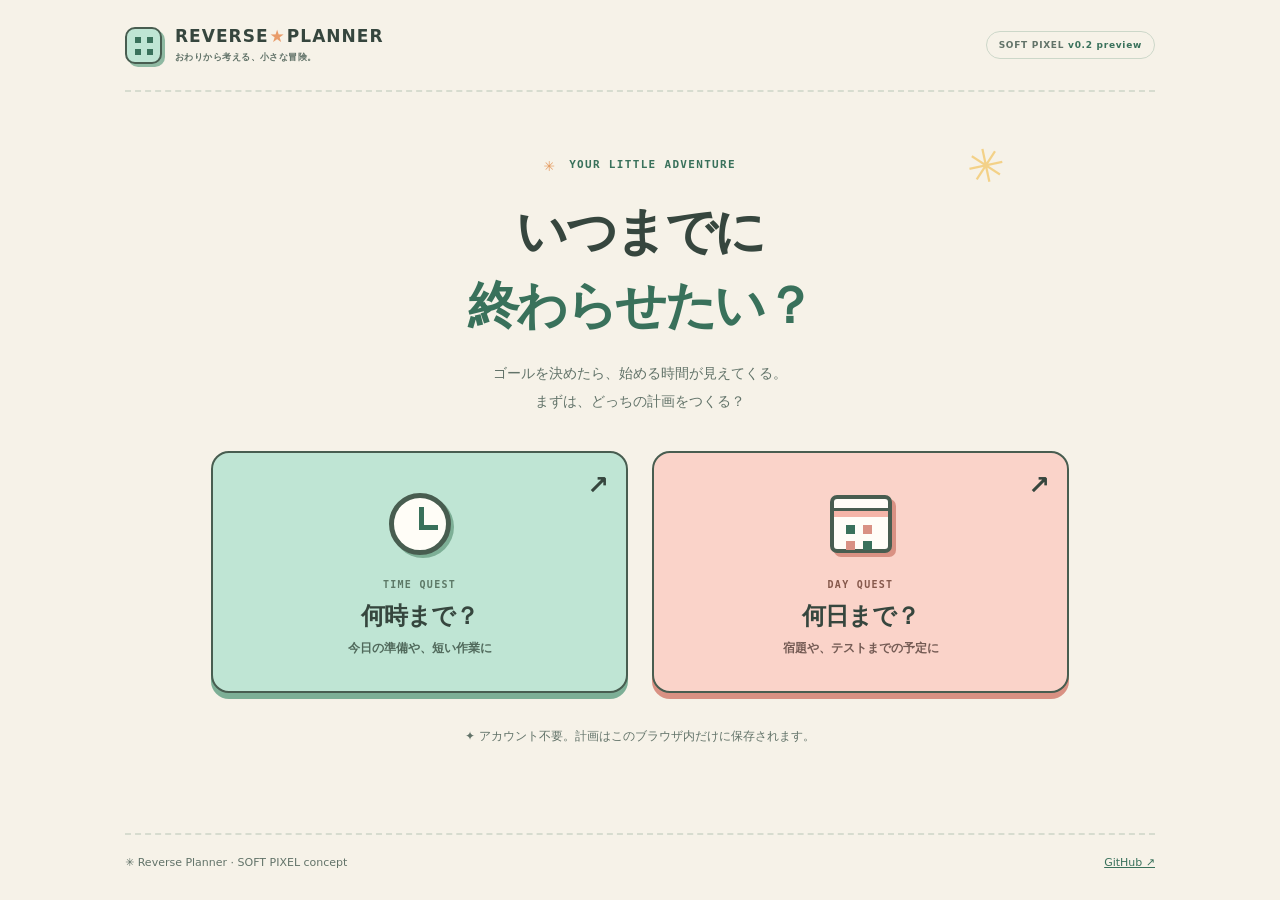
==== commit 487246d9: "refine(app004): index.html M3 image crop/transparent background review only" ====
--- a/index.html
+++ b/index.html
@@ -45,18 +45,18 @@
           <span class="eyebrow"><span class="spark">✳</span> YOUR LITTLE ADVENTURE</span>
           <span class="pixel-sun" aria-hidden="true">✳</span>
           <span id="brand-home-slot" class="brand-slot brand-slot-home" hidden></span>
-          <figure class="decorative-cat decorative-cat-home" data-cat-slot="home" aria-hidden="true" hidden><img src="./assets/icons/cats/RP-CATWORK-S09-I01.png" alt="" width="256" height="256" loading="eager" decoding="async"></figure>
+          <figure class="decorative-cat decorative-cat-home" data-cat-slot="home" aria-hidden="true" hidden><img src="./assets/icons/cats/review-v2/RP-CATWORK-S09-I01.png" alt="" width="256" height="256" loading="eager" decoding="async"></figure>
           <h1 id="home-title" tabindex="-1">いつまでに<br><span>終わらせたい？</span></h1>
           <p class="intro">ゴールを決めたら、始める時間が見えてくる。<br>まずは、どっちの計画をつくる？</p>
         </div>
         <div class="choice-grid" role="group" aria-label="計画の種類">
           <button type="button" class="choice-card mint pixel-press" data-choose-scale="clock">
-            <span class="choice-art" aria-hidden="true"><span class="pixel-clock" data-m2-fallback><i></i></span><img data-m2-icon class="m2-icon m2-icon-choice" src="./assets/icons/ui/RP-PLAN-S02-I04.png" alt="" width="64" height="64" decoding="async" hidden></span>
+            <span class="choice-art" aria-hidden="true"><span class="pixel-clock" data-m2-fallback><i></i></span><img data-m2-icon class="m2-icon m2-icon-choice" src="./assets/icons/ui/review-v2/RP-PLAN-S02-I04.png" alt="" width="64" height="64" decoding="async" hidden></span>
             <span class="choice-copy"><small>TIME QUEST</small><strong>何時まで？</strong><span>今日の準備や、短い作業に</span></span>
             <span class="choice-arrow" aria-hidden="true">↗</span>
           </button>
           <button type="button" class="choice-card peach pixel-press" data-choose-scale="days">
-            <span class="choice-art" aria-hidden="true"><span class="pixel-calendar" data-m2-fallback><i></i></span><img data-m2-icon class="m2-icon m2-icon-choice" src="./assets/icons/ui/RP-PLAN-S02-I01.png" alt="" width="64" height="64" decoding="async" hidden></span>
+            <span class="choice-art" aria-hidden="true"><span class="pixel-calendar" data-m2-fallback><i></i></span><img data-m2-icon class="m2-icon m2-icon-choice" src="./assets/icons/ui/review-v2/RP-PLAN-S02-I01.png" alt="" width="64" height="64" decoding="async" hidden></span>
             <span class="choice-copy"><small>DAY QUEST</small><strong>何日まで？</strong><span>宿題や、テストまでの予定に</span></span>
             <span class="choice-arrow" aria-hidden="true">↗</span>
           </button>
@@ -74,7 +74,7 @@
           <span class="eyebrow">01 / BUILD YOUR QUEST</span>
           <span id="brand-setup-slot" class="brand-slot brand-slot-section" aria-hidden="true" hidden></span>
           <h1 id="setup-title" tabindex="-1">やることを<br><span>ならべてみよう。</span></h1>
-          <figure class="decorative-cat decorative-cat-section" data-cat-slot="setup" aria-hidden="true" hidden><img src="./assets/icons/cats/RP-CATWORK-S09-I03.png" alt="" width="256" height="256" loading="eager" decoding="async"></figure>
+          <figure class="decorative-cat decorative-cat-section" data-cat-slot="setup" aria-hidden="true" hidden><img src="./assets/icons/cats/review-v2/RP-CATWORK-S09-I03.png" alt="" width="256" height="256" loading="eager" decoding="async"></figure>
           <p>時間の見積もりは、おおよそで大丈夫。あとから直せます。</p>
         </div>
         <div class="panel setup-panel">
@@ -104,7 +104,7 @@
               <label class="field-label" for="new-task-minutes">時間（分）</label>
               <input id="new-task-minutes" type="number" class="field-control" min="1" max="1440" inputmode="numeric" value="15" required>
             </div>
-            <button type="submit" class="button button-primary pixel-press add-submit"><span data-m2-fallback aria-hidden="true">＋</span><img data-m2-icon class="m2-icon m2-icon-button" src="./assets/icons/ui/RP-TASK-S03-I01.png" alt="" width="64" height="64" decoding="async" hidden><span>追加</span></button>
+            <button type="submit" class="button button-primary pixel-press add-submit"><span data-m2-fallback aria-hidden="true">＋</span><img data-m2-icon class="m2-icon m2-icon-button" src="./assets/icons/ui/review-v2/RP-TASK-S03-I01.png" alt="" width="64" height="64" decoding="async" hidden><span>追加</span></button>
           </form>
           <div class="duration-chips" role="group" aria-label="追加するタスクの所要時間">
             <span class="chip-caption">かんたん入力</span>
@@ -112,7 +112,7 @@
           </div>
         </div>
         <details class="panel detail-panel" id="advanced-settings">
-          <summary><span data-m2-fallback aria-hidden="true">⚙</span><img data-m2-icon class="m2-icon m2-icon-button" src="./assets/icons/ui/RP-UI-S01-I05.png" alt="" width="64" height="64" decoding="async" hidden> くわしく設定 <span class="accordion-arrow" aria-hidden="true">⌄</span></summary>
+          <summary><span data-m2-fallback aria-hidden="true">⚙</span><img data-m2-icon class="m2-icon m2-icon-button" src="./assets/icons/ui/review-v2/RP-UI-S01-I05.png" alt="" width="64" height="64" decoding="async" hidden> くわしく設定 <span class="accordion-arrow" aria-hidden="true">⌄</span></summary>
           <div class="advanced-content">
             <div id="clock-settings">
               <label for="clock-buffer" class="field-label">余裕時間（分）</label>
@@ -147,7 +147,7 @@
           <span class="eyebrow">02 / YOUR PLAN</span>
           <span id="brand-plan-slot" class="brand-slot brand-slot-section" aria-hidden="true" hidden></span>
           <h1 id="plan-title" tabindex="-1">こんな予定で<br><span>どうかな？</span></h1>
-          <figure class="decorative-cat decorative-cat-section" data-cat-slot="plan" aria-hidden="true" hidden><img src="./assets/icons/cats/RP-CATEMO-S10-I07.png" alt="" width="256" height="256" loading="eager" decoding="async"></figure>
+          <figure class="decorative-cat decorative-cat-section" data-cat-slot="plan" aria-hidden="true" hidden><img src="./assets/icons/cats/review-v2/RP-CATEMO-S10-I07.png" alt="" width="256" height="256" loading="eager" decoding="async"></figure>
           <p>無理があるときは、何度でも調整できます。</p>
         </div>
         <div class="plan-result panel">
@@ -161,7 +161,7 @@
         <div id="timeline" class="timeline"></div>
         <p id="study-disclaimer" class="study-note" hidden>※まなびモードの試作は時間配分のみです。理解度の判定や復習の自動配置はまだありません。</p>
         <div class="page-cta plan-actions">
-          <button type="button" id="start-plan" class="button button-primary pixel-press button-large"><span data-m2-fallback aria-hidden="true">▶</span><img data-m2-icon class="m2-icon m2-icon-button" src="./assets/icons/ui/RP-TIMER-S04-I01.png" alt="" width="64" height="64" decoding="async" hidden><span id="start-plan-label">この計画ではじめる</span></button>
+          <button type="button" id="start-plan" class="button button-primary pixel-press button-large"><span data-m2-fallback aria-hidden="true">▶</span><img data-m2-icon class="m2-icon m2-icon-button" src="./assets/icons/ui/review-v2/RP-TIMER-S04-I01.png" alt="" width="64" height="64" decoding="async" hidden><span id="start-plan-label">この計画ではじめる</span></button>
           <button type="button" id="edit-plan" class="button button-secondary">↶ やることを直す</button>
           <button type="button" id="export-button" class="button button-link">↓ JSONで保存</button>
         </div>
@@ -172,13 +172,13 @@
           <span class="eyebrow">03 / TIME TO PLAY</span>
           <span id="brand-run-slot" class="brand-slot brand-slot-section" aria-hidden="true" hidden></span>
           <h1 id="run-title" tabindex="-1">いまは、<br><span>これに集中。</span></h1>
-          <figure class="decorative-cat decorative-cat-section" data-cat-slot="run" aria-hidden="true" hidden><img src="./assets/icons/cats/RP-CATVAR-S11-I28.png" alt="" width="256" height="256" loading="eager" decoding="async"></figure>
+          <figure class="decorative-cat decorative-cat-section" data-cat-slot="run" aria-hidden="true" hidden><img src="./assets/icons/cats/review-v2/RP-CATVAR-S11-I28.png" alt="" width="256" height="256" loading="eager" decoding="async"></figure>
         </div>
         <div class="focus-card panel">
           <span class="mini-label">NOW PLAYING ✳</span>
           <h2 id="focus-task">次の作業</h2>
           <p id="focus-sub">準備ができたらはじめよう</p>
-          <figure class="decorative-cat decorative-cat-done" data-cat-slot="done" aria-hidden="true" hidden><img src="./assets/icons/cats/RP-CATEMO-S10-I01.png" alt="" width="256" height="256" loading="eager" decoding="async"></figure>
+          <figure class="decorative-cat decorative-cat-done" data-cat-slot="done" aria-hidden="true" hidden><img src="./assets/icons/cats/review-v2/RP-CATEMO-S10-I01.png" alt="" width="256" height="256" loading="eager" decoding="async"></figure>
           <span id="brand-done-slot" class="brand-slot brand-slot-done" aria-hidden="true" hidden></span>
           <div id="timer-area" class="timer-area" hidden></div>
           <div id="focus-controls" class="focus-controls"></div>
--- a/assets/app.css
+++ b/assets/app.css
@@ -339,3 +339,17 @@
   .decorative-cat-section {width:72px;}
   .decorative-cat-done {width:104px;}
 }
+
+/* APP-004 M2 draft: background-retaining 64px RGB icon candidates.
+   Visible labels and original CSS/glyph fallbacks remain mandatory.
+   Icons are decoration only and never intercept pointer or focus. */
+.m2-icon {object-fit:contain;display:block;flex:0 0 auto;pointer-events:none;user-select:none;
+  background:#FFFDF7;border:1px solid #E4E3D8;border-radius:6px;}
+.m2-icon-choice {width:64px;height:64px;border-radius:9px;box-shadow:2px 2px 0 #91B4A4;}
+.m2-icon-button {width:30px;height:30px;padding:0;border-radius:5px;}
+#advanced-settings summary .m2-icon-button {width:28px;height:28px;}
+#start-plan .m2-icon-button {width:34px;height:34px;}
+@media(max-width:380px) {
+  .add-submit {gap:2px;padding-inline:7px;flex-basis:100px;}
+  #advanced-settings summary {gap:8px;padding-inline:14px;}
+}
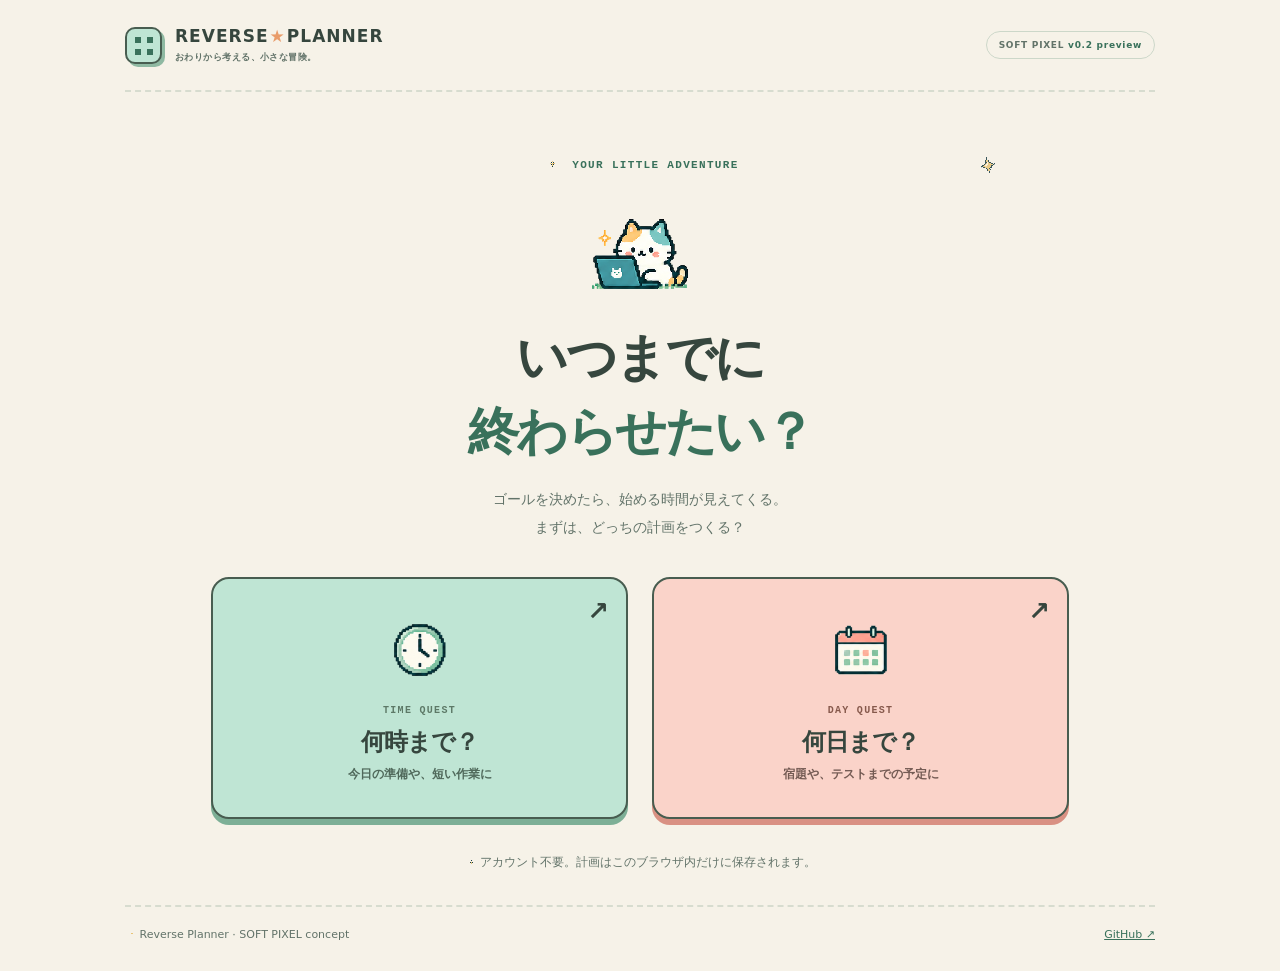
==== commit ef4872f1: "feat(app004): draft M5 preset and sparkle image candidates with mobile fallback QA" ====
--- a/index.html
+++ b/index.html
@@ -42,8 +42,8 @@
 
       <section id="screen-home" class="screen" aria-labelledby="home-title">
         <div class="home-hero">
-          <span class="eyebrow"><span class="spark">✳</span> YOUR LITTLE ADVENTURE</span>
-          <span class="pixel-sun" aria-hidden="true">✳</span>
+          <span class="eyebrow"><span class="spark"><span class="m5-art m5-art-decor" aria-hidden="true"><span data-m2-fallback>✳</span><img data-m2-icon class="m5-icon" src="./assets/icons/decor/review-v1/sparkle.png" alt="" width="128" height="128" decoding="async" hidden></span></span> YOUR LITTLE ADVENTURE</span>
+          <span class="pixel-sun" aria-hidden="true"><span class="m5-art m5-art-decor" aria-hidden="true"><span data-m2-fallback>✳</span><img data-m2-icon class="m5-icon" src="./assets/icons/decor/review-v1/sparkle.png" alt="" width="128" height="128" decoding="async" hidden></span></span>
           <span id="brand-home-slot" class="brand-slot brand-slot-home" hidden></span>
           <figure class="decorative-cat decorative-cat-home" data-cat-slot="home" aria-hidden="true" hidden><img src="./assets/icons/cats/review-v2/RP-CATWORK-S09-I01.png" alt="" width="256" height="256" loading="eager" decoding="async"></figure>
           <h1 id="home-title" tabindex="-1">いつまでに<br><span>終わらせたい？</span></h1>
@@ -66,7 +66,7 @@
           <button type="button" class="button button-secondary" id="resume-button">つづきから →</button>
         </div>
         <div id="saved-plans" class="saved-plans" hidden aria-label="保存した計画の一覧"></div>
-        <p class="privacy-note">✦ アカウント不要。計画はこのブラウザ内だけに保存されます。</p>
+        <p class="privacy-note"><span class="m5-art m5-art-decor" aria-hidden="true"><span data-m2-fallback>✦</span><img data-m2-icon class="m5-icon" src="./assets/icons/decor/review-v1/sparkle.png" alt="" width="128" height="128" decoding="async" hidden></span> アカウント不要。計画はこのブラウザ内だけに保存されます。</p>
       </section>
 
       <section id="screen-setup" class="screen" aria-labelledby="setup-title" hidden>
@@ -175,7 +175,7 @@
           <figure class="decorative-cat decorative-cat-section" data-cat-slot="run" aria-hidden="true" hidden><img src="./assets/icons/cats/review-v2/RP-CATVAR-S11-I28.png" alt="" width="256" height="256" loading="eager" decoding="async"></figure>
         </div>
         <div class="focus-card panel">
-          <span class="mini-label">NOW PLAYING ✳</span>
+          <span class="mini-label">NOW PLAYING <span class="m5-art m5-art-decor" aria-hidden="true"><span data-m2-fallback>✳</span><img data-m2-icon class="m5-icon" src="./assets/icons/decor/review-v1/sparkle.png" alt="" width="128" height="128" decoding="async" hidden></span></span>
           <h2 id="focus-task">次の作業</h2>
           <p id="focus-sub">準備ができたらはじめよう</p>
           <figure class="decorative-cat decorative-cat-done" data-cat-slot="done" aria-hidden="true" hidden><img src="./assets/icons/cats/review-v2/RP-CATEMO-S10-I01.png" alt="" width="256" height="256" loading="eager" decoding="async"></figure>
@@ -194,7 +194,7 @@
     </main>
 
     <footer class="site-footer">
-      <span>✳ Reverse Planner · SOFT PIXEL concept</span>
+      <span><span class="m5-art m5-art-decor" aria-hidden="true"><span data-m2-fallback>✳</span><img data-m2-icon class="m5-icon" src="./assets/icons/decor/review-v1/sparkle.png" alt="" width="128" height="128" decoding="async" hidden></span> Reverse Planner · SOFT PIXEL concept</span>
       <div><span id="save-status" role="status" aria-live="polite"></span><a href="https://github.com/yama-books/reverse-planner" target="_blank" rel="noopener noreferrer">GitHub ↗</a></div>
     </footer>
   </div>
--- a/assets/app.css
+++ b/assets/app.css
@@ -44,7 +44,7 @@
 .main {flex:1;padding:28px 0 32px;}
 .screen {max-width:760px;margin:0 auto;animation:screen-in var(--medium) var(--ease-exit) both;}
 #screen-home {max-width:870px;}
-@keyframes screen-in {from {opacity:.55;transform:translateX(19px);}to{opacity:1;transform:translateX(0);}}
+@keyframes screen-in {from {opacity:.55;transform:translateX(8px);}to{opacity:1;transform:translateX(0);}}
 .step-bar {max-width:760px;margin:0 auto 24px;display:flex;align-items:center;gap:14px;}
 #step-label {font-family:ui-monospace,SFMono-Regular,Menlo,monospace;letter-spacing:.13em;
   color:var(--action);font-size:11px;font-weight:900;white-space:nowrap;}
@@ -121,6 +121,12 @@
 .preset-list button {min-height:41px;border:1.5px solid #ADC4B6;border-radius:10px;
   background:#EEF8F0;padding:8px 11px;font-size:12px;font-weight:750;}
 .preset-list button:active {transform:translateY(2px);}
+.preset-list button {display:inline-flex;align-items:center;gap:6px;min-height:44px;max-width:100%;}
+.m5-art {display:inline-flex;align-items:center;justify-content:center;vertical-align:middle;
+  width:1em;height:1em;flex:0 0 auto;pointer-events:none;user-select:none;}
+.m5-art-preset {width:24px;height:24px;}
+.m5-icon {display:block;width:100%;height:100%;object-fit:contain;image-rendering:pixelated;pointer-events:none;}
+.m5-art [hidden] {display:none;}
 .counter {margin-left:auto;border-radius:20px;background:#EDF1E8;color:var(--action);font-size:12px;padding:4px 10px;font-weight:800;}
 .task-list {list-style:none;padding:0;margin:5px 0 13px;display:grid;gap:9px;}
 .task-row {display:flex;gap:10px;align-items:center;border:1.5px solid #CCD7CB;border-radius:12px;background:#FAFBF5;
@@ -290,6 +296,7 @@
 }
 @media(prefers-reduced-motion:reduce) {
   html {scroll-behavior:auto;}
+  .screen {animation:none;}
   *,*::before,*::after {animation-duration:0.01ms !important;animation-iteration-count:1 !important;transition-duration:0.01ms !important;}
 }
 
@@ -353,3 +360,29 @@
   .add-submit {gap:2px;padding-inline:7px;flex-basis:100px;}
   #advanced-settings summary {gap:8px;padding-inline:14px;}
 }
+
+/* APP-004 M3 candidate-only visual refinements: avoid opaque cream image
+   plates inside colored UI buttons. Full labels and native controls remain. */
+.m2-icon {background:transparent;border:0;border-radius:0;box-shadow:none;padding:0;}
+.m2-icon-choice {border:0;box-shadow:none;border-radius:0;image-rendering:auto;}
+.m2-icon-button {border:0;border-radius:0;background:transparent;image-rendering:auto;}
+.choice-art {overflow:visible;}
+.choice-card .choice-art .m2-icon-choice {width:64px;height:64px;}
+.add-submit .m2-icon-button {width:27px;height:27px;}
+#advanced-settings summary .m2-icon-button {width:26px;height:26px;}
+#start-plan .m2-icon-button {width:32px;height:32px;}
+@media (prefers-reduced-motion:reduce) {.m2-icon{transition:none;}}
+
+/* APP-004 M4: a three-action task row must not squeeze text fields at 320px.
+   Keep touch targets comfortably large and let the task row reflow. */
+@media (max-width:650px) {
+  .preset-list button,.duration-chips button {min-height:44px;}
+  .task-row {flex-wrap:wrap;row-gap:6px;}
+  .task-row .checkbox {flex:0 0 40px;width:40px;min-height:44px;display:grid;place-items:center;}
+  .task-row .checkbox input {width:22px;height:22px;}
+  .task-row .task-name {flex:1 1 calc(100% - 50px);}
+  .task-row .task-name input,.task-row .task-minutes input {font-size:16px;}
+  .task-row .task-minutes {flex:1 1 75px;}
+  .task-row .row-buttons {margin-left:auto;gap:4px;}
+  .task-row .row-buttons button {min-width:44px;min-height:44px;height:44px;}
+}
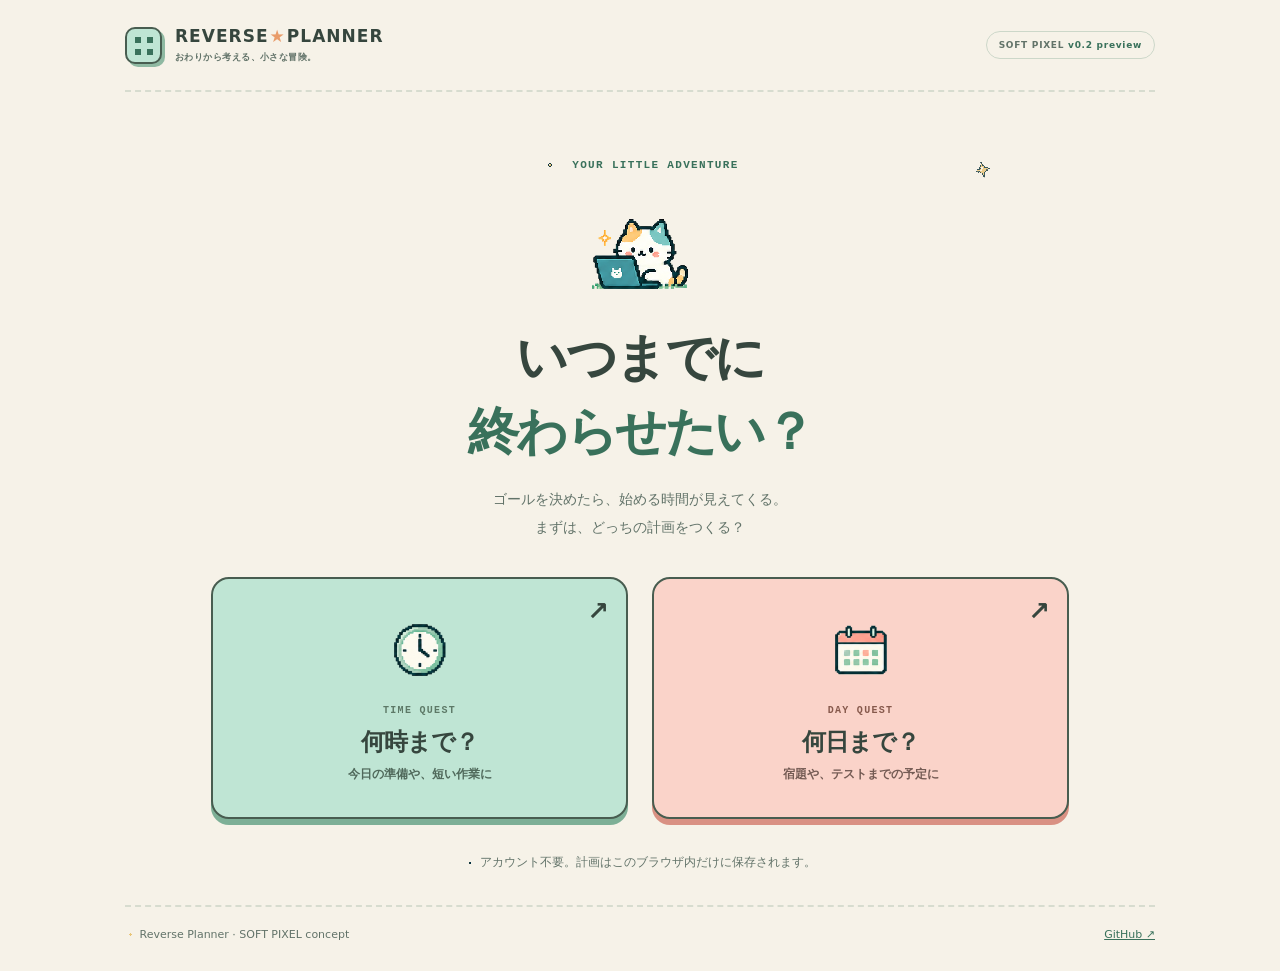
==== commit b6d06a6e: "fix(app004): use centered sparkle art across all static decorations" ====
--- a/index.html
+++ b/index.html
@@ -42,8 +42,8 @@
 
       <section id="screen-home" class="screen" aria-labelledby="home-title">
         <div class="home-hero">
-          <span class="eyebrow"><span class="spark"><span class="m5-art m5-art-decor" aria-hidden="true"><span data-m2-fallback>✳</span><img data-m2-icon class="m5-icon" src="./assets/icons/decor/review-v1/sparkle.png" alt="" width="128" height="128" decoding="async" hidden></span></span> YOUR LITTLE ADVENTURE</span>
-          <span class="pixel-sun" aria-hidden="true"><span class="m5-art m5-art-decor" aria-hidden="true"><span data-m2-fallback>✳</span><img data-m2-icon class="m5-icon" src="./assets/icons/decor/review-v1/sparkle.png" alt="" width="128" height="128" decoding="async" hidden></span></span>
+          <span class="eyebrow"><span class="spark"><span class="m5-art m5-art-decor" aria-hidden="true"><span data-m2-fallback>✳</span><img data-m2-icon class="m5-icon" src="./assets/icons/decor/review-v2/sparkle.png" alt="" width="128" height="128" decoding="async" hidden></span></span> YOUR LITTLE ADVENTURE</span>
+          <span class="pixel-sun" aria-hidden="true"><span class="m5-art m5-art-decor" aria-hidden="true"><span data-m2-fallback>✳</span><img data-m2-icon class="m5-icon" src="./assets/icons/decor/review-v2/sparkle.png" alt="" width="128" height="128" decoding="async" hidden></span></span>
           <span id="brand-home-slot" class="brand-slot brand-slot-home" hidden></span>
           <figure class="decorative-cat decorative-cat-home" data-cat-slot="home" aria-hidden="true" hidden><img src="./assets/icons/cats/review-v2/RP-CATWORK-S09-I01.png" alt="" width="256" height="256" loading="eager" decoding="async"></figure>
           <h1 id="home-title" tabindex="-1">いつまでに<br><span>終わらせたい？</span></h1>
@@ -66,7 +66,7 @@
           <button type="button" class="button button-secondary" id="resume-button">つづきから →</button>
         </div>
         <div id="saved-plans" class="saved-plans" hidden aria-label="保存した計画の一覧"></div>
-        <p class="privacy-note"><span class="m5-art m5-art-decor" aria-hidden="true"><span data-m2-fallback>✦</span><img data-m2-icon class="m5-icon" src="./assets/icons/decor/review-v1/sparkle.png" alt="" width="128" height="128" decoding="async" hidden></span> アカウント不要。計画はこのブラウザ内だけに保存されます。</p>
+        <p class="privacy-note"><span class="m5-art m5-art-decor" aria-hidden="true"><span data-m2-fallback>✦</span><img data-m2-icon class="m5-icon" src="./assets/icons/decor/review-v2/sparkle.png" alt="" width="128" height="128" decoding="async" hidden></span> アカウント不要。計画はこのブラウザ内だけに保存されます。</p>
       </section>
 
       <section id="screen-setup" class="screen" aria-labelledby="setup-title" hidden>
@@ -175,7 +175,7 @@
           <figure class="decorative-cat decorative-cat-section" data-cat-slot="run" aria-hidden="true" hidden><img src="./assets/icons/cats/review-v2/RP-CATVAR-S11-I28.png" alt="" width="256" height="256" loading="eager" decoding="async"></figure>
         </div>
         <div class="focus-card panel">
-          <span class="mini-label">NOW PLAYING <span class="m5-art m5-art-decor" aria-hidden="true"><span data-m2-fallback>✳</span><img data-m2-icon class="m5-icon" src="./assets/icons/decor/review-v1/sparkle.png" alt="" width="128" height="128" decoding="async" hidden></span></span>
+          <span class="mini-label">NOW PLAYING <span class="m5-art m5-art-decor" aria-hidden="true"><span data-m2-fallback>✳</span><img data-m2-icon class="m5-icon" src="./assets/icons/decor/review-v2/sparkle.png" alt="" width="128" height="128" decoding="async" hidden></span></span>
           <h2 id="focus-task">次の作業</h2>
           <p id="focus-sub">準備ができたらはじめよう</p>
           <figure class="decorative-cat decorative-cat-done" data-cat-slot="done" aria-hidden="true" hidden><img src="./assets/icons/cats/review-v2/RP-CATEMO-S10-I01.png" alt="" width="256" height="256" loading="eager" decoding="async"></figure>
@@ -194,7 +194,7 @@
     </main>
 
     <footer class="site-footer">
-      <span><span class="m5-art m5-art-decor" aria-hidden="true"><span data-m2-fallback>✳</span><img data-m2-icon class="m5-icon" src="./assets/icons/decor/review-v1/sparkle.png" alt="" width="128" height="128" decoding="async" hidden></span> Reverse Planner · SOFT PIXEL concept</span>
+      <span><span class="m5-art m5-art-decor" aria-hidden="true"><span data-m2-fallback>✳</span><img data-m2-icon class="m5-icon" src="./assets/icons/decor/review-v2/sparkle.png" alt="" width="128" height="128" decoding="async" hidden></span> Reverse Planner · SOFT PIXEL concept</span>
       <div><span id="save-status" role="status" aria-live="polite"></span><a href="https://github.com/yama-books/reverse-planner" target="_blank" rel="noopener noreferrer">GitHub ↗</a></div>
     </footer>
   </div>
